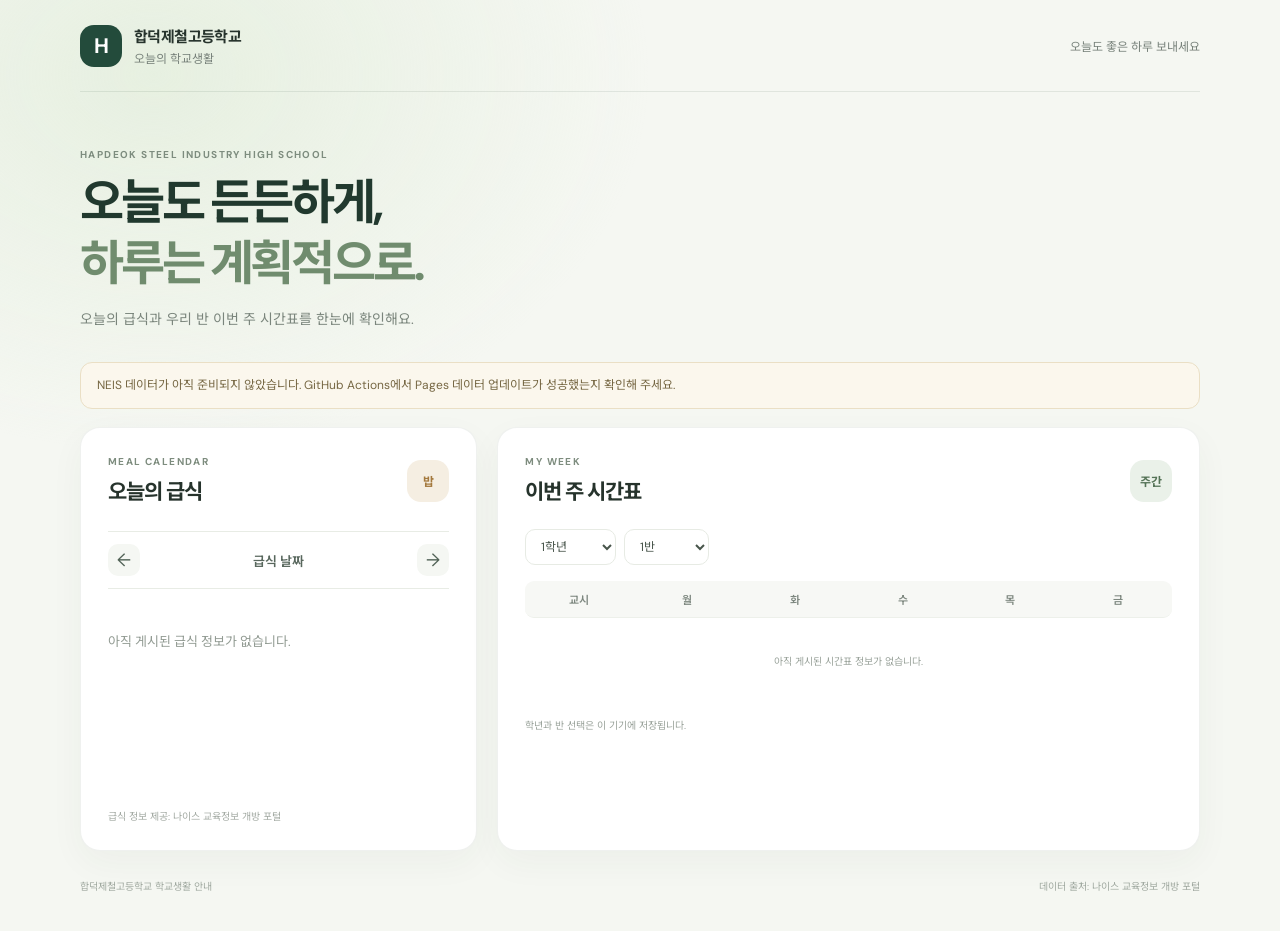
==== index.html @ 455c5816 "Add school portal and web development agent Co-authored-by: Copilot App <223556219+Copilot@users.nor" ====
<!doctype html>
<html lang="ko">
  <head>
    <meta charset="utf-8">
    <meta name="viewport" content="width=device-width, initial-scale=1">
    <meta name="theme-color" content="#f5f7f2">
    <meta name="description" content="합덕제철고등학교 오늘의 급식과 이번 주 시간표를 확인하세요.">
    <title>오늘의 학교생활 | 합덕제철고등학교</title>
    <link rel="stylesheet" href="styles.css">
    <script src="app.js" defer></script>
  </head>
  <body>
    <header class="site-header">
      <a class="brand" href="./" aria-label="합덕제철고등학교 홈">
        <span class="brand-mark" aria-hidden="true">H</span>
        <span class="brand-copy">
          <strong>합덕제철고등학교</strong>
          <span>오늘의 학교생활</span>
        </span>
      </a>
      <span class="header-note">오늘도 좋은 하루 보내세요</span>
    </header>

    <main>
      <section class="intro" aria-labelledby="page-title">
        <p class="eyebrow">HAPDEOK STEEL INDUSTRY HIGH SCHOOL</p>
        <h1 id="page-title">오늘도 든든하게,<br><span>하루는 계획적으로.</span></h1>
        <p class="intro-copy">오늘의 급식과 우리 반 이번 주 시간표를 한눈에 확인해요.</p>
      </section>

      <div id="status-message" class="status-message" role="status" hidden></div>

      <div class="content-grid">
        <section class="panel meal-panel" aria-labelledby="meal-title">
          <div class="section-heading">
            <div>
              <p class="eyebrow">MEAL CALENDAR</p>
              <h2 id="meal-title">오늘의 급식</h2>
            </div>
            <span class="section-icon meal-icon" aria-hidden="true">밥</span>
          </div>
          <div class="meal-date-row">
            <button id="meal-prev" class="icon-button" type="button" aria-label="이전 날짜 급식 보기">←</button>
            <p id="meal-date" class="meal-date">급식 날짜</p>
            <button id="meal-next" class="icon-button" type="button" aria-label="다음 날짜 급식 보기">→</button>
          </div>
          <div id="meal-content" class="meal-content">
            <p class="empty-state">급식 정보를 불러오는 중입니다.</p>
          </div>
          <div id="meal-days" class="day-picker" aria-label="이번 주 급식 날짜"></div>
          <p class="data-caption">급식 정보 제공: 나이스 교육정보 개방 포털</p>
        </section>

        <section class="panel timetable-panel" aria-labelledby="timetable-title">
          <div class="section-heading">
            <div>
              <p class="eyebrow">MY WEEK</p>
              <h2 id="timetable-title">이번 주 시간표</h2>
            </div>
            <span class="section-icon timetable-icon" aria-hidden="true">주간</span>
          </div>
          <div class="class-controls">
            <label>
              <span class="sr-only">학년 선택</span>
              <select id="grade-select" aria-label="학년 선택">
                <option value="1">1학년</option>
                <option value="2">2학년</option>
                <option value="3">3학년</option>
              </select>
            </label>
            <label>
              <span class="sr-only">반 선택</span>
              <select id="class-select" aria-label="반 선택">
                <option value="1">1반</option>
                <option value="2">2반</option>
                <option value="3">3반</option>
                <option value="4">4반</option>
                <option value="5">5반</option>
                <option value="6">6반</option>
                <option value="7">7반</option>
                <option value="8">8반</option>
                <option value="9">9반</option>
                <option value="10">10반</option>
                <option value="11">11반</option>
                <option value="12">12반</option>
              </select>
            </label>
            <span id="week-label" class="week-label"></span>
          </div>
          <div class="table-wrap">
            <table id="timetable">
              <caption class="sr-only">선택한 학급의 이번 주 시간표</caption>
              <thead>
                <tr>
                  <th scope="col">교시</th>
                  <th scope="col">월</th>
                  <th scope="col">화</th>
                  <th scope="col">수</th>
                  <th scope="col">목</th>
                  <th scope="col">금</th>
                </tr>
              </thead>
              <tbody id="timetable-body">
                <tr><td class="table-message" colspan="6">시간표 정보를 불러오는 중입니다.</td></tr>
              </tbody>
            </table>
          </div>
          <p id="timetable-note" class="timetable-note">학년과 반 선택은 이 기기에 저장됩니다.</p>
        </section>
      </div>
    </main>

    <footer class="site-footer">
      <span>합덕제철고등학교 학교생활 안내</span>
      <span>데이터 출처: 나이스 교육정보 개방 포털</span>
    </footer>
  </body>
</html>
---- styles.css ----
@import url("https://fonts.googleapis.com/css2?family=DM+Sans:wght@400;500;600;700&family=Noto+Sans+KR:wght@400;500;600;700;800&display=swap");

:root {
  color-scheme: light;
  font-family: "DM Sans", "Noto Sans KR", sans-serif;
  color: #26332c;
  background: #f5f7f2;
  font-synthesis: none;
  text-rendering: optimizeLegibility;
  --green: #234b3b;
  --muted: #78827b;
  --line: #e8ece5;
  --surface: #fff;
}

* { box-sizing: border-box; }

body {
  min-width: 320px;
  margin: 0;
  background:
    radial-gradient(ellipse at 12% 8%, rgba(221, 235, 213, .6), transparent 31rem),
    #f5f7f2;
}

button, select { font: inherit; }
button:focus-visible, select:focus-visible, a:focus-visible {
  outline: 3px solid #93bda5;
  outline-offset: 3px;
}

.site-header, main, .site-footer {
  width: min(1120px, calc(100% - 48px));
  margin-inline: auto;
}

.site-header {
  height: 92px;
  display: flex;
  align-items: center;
  justify-content: space-between;
  border-bottom: 1px solid rgba(44, 71, 53, .1);
}

.brand { display: inline-flex; gap: 12px; align-items: center; color: inherit; text-decoration: none; }
.brand-mark {
  display: grid;
  width: 42px;
  height: 42px;
  place-items: center;
  border-radius: 14px;
  background: var(--green);
  color: white;
  font-size: 21px;
  font-weight: 700;
}
.brand-copy { display: grid; gap: 2px; }
.brand-copy strong { font-size: 15px; letter-spacing: -.04em; }
.brand-copy span, .header-note { color: var(--muted); font-size: 12px; }

main { padding-top: 56px; }
.intro { margin-bottom: 34px; }
.eyebrow {
  margin: 0 0 11px;
  color: #7d8c7e;
  font-size: 10px;
  font-weight: 700;
  letter-spacing: .14em;
}
h1, h2, p { margin-top: 0; }
.intro h1 {
  margin-bottom: 13px;
  color: #21392e;
  font-size: clamp(32px, 5vw, 48px);
  font-weight: 700;
  letter-spacing: -.065em;
  line-height: 1.28;
}
.intro h1 span { color: #708c6e; }
.intro-copy { margin-bottom: 0; color: #7a857c; font-size: 14px; }

.content-grid {
  display: grid;
  grid-template-columns: minmax(280px, .82fr) minmax(0, 1.45fr);
  gap: 20px;
  align-items: stretch;
}
.panel {
  min-width: 0;
  padding: 27px;
  border: 1px solid rgba(54, 75, 58, .08);
  border-radius: 20px;
  background: var(--surface);
  box-shadow: 0 12px 35px rgba(48, 69, 49, .045);
}
.section-heading { display: flex; align-items: center; justify-content: space-between; }
.section-heading .eyebrow { margin-bottom: 7px; }
h2 { margin-bottom: 0; font-size: 21px; letter-spacing: -.05em; }
.section-icon {
  display: grid;
  min-width: 42px;
  height: 42px;
  padding-inline: 8px;
  place-items: center;
  border-radius: 14px;
  font-size: 12px;
  font-weight: 700;
}
.meal-icon { background: #f5eee2; color: #a4793d; }
.timetable-icon { background: #eaf1e9; color: #557357; }

.meal-date-row {
  display: flex;
  align-items: center;
  justify-content: space-between;
  margin-top: 25px;
  padding-block: 12px;
  border-top: 1px solid var(--line);
  border-bottom: 1px solid var(--line);
}
.meal-date { margin: 0; color: #58675d; font-size: 13px; font-weight: 600; }
.icon-button {
  width: 32px;
  height: 32px;
  border: 0;
  border-radius: 10px;
  background: #f5f7f3;
  color: #526357;
  cursor: pointer;
  font-size: 18px;
}
.icon-button:disabled { color: #c4cbc3; cursor: default; }
.meal-content { min-height: 205px; padding-block: 18px 10px; }
.meal-block + .meal-block { margin-top: 20px; }
.meal-type {
  display: inline-flex;
  margin-bottom: 11px;
  padding: 5px 9px;
  border-radius: 8px;
  background: #f3f5ef;
  color: #65735f;
  font-size: 11px;
  font-weight: 700;
}
.menu-list { display: grid; gap: 8px; margin: 0; padding: 0; list-style: none; }
.menu-list li { color: #414e45; font-size: 13px; line-height: 1.6; }
.calorie { margin: 11px 0 0; color: #9aa39b; font-size: 11px; }
.empty-state { margin: 24px 0; color: #929b93; font-size: 13px; line-height: 1.7; }
.day-picker { display: grid; grid-template-columns: repeat(5, 1fr); gap: 7px; }
.day-button {
  display: grid;
  gap: 3px;
  padding: 9px 3px;
  border: 1px solid transparent;
  border-radius: 11px;
  background: #f7f8f5;
  color: #879087;
  cursor: pointer;
  font-size: 10px;
}
.day-button strong { color: #57645a; font-size: 12px; }
.day-button[aria-pressed="true"] { border-color: #bed0bd; background: #eef4ea; color: var(--green); }
.day-button[aria-pressed="true"] strong { color: var(--green); }
.data-caption { margin: 14px 0 0; color: #a3aaa3; font-size: 10px; }

.class-controls { display: flex; flex-wrap: wrap; align-items: center; gap: 8px; margin: 23px 0 16px; }
.class-controls select {
  min-height: 36px;
  padding: 0 29px 0 11px;
  border: 1px solid #e7ebe4;
  border-radius: 10px;
  background: #fff;
  color: #48554b;
  cursor: pointer;
  font-size: 12px;
}
.week-label { margin-left: auto; color: #929b93; font-size: 11px; }
.table-wrap { width: 100%; overflow-x: auto; }
table { width: 100%; min-width: 460px; border-collapse: separate; border-spacing: 0; table-layout: fixed; }
th, td { padding: 10px 6px; border-bottom: 1px solid #edf0ea; text-align: center; }
thead th { background: #f7f8f5; color: #7d877f; font-size: 11px; font-weight: 600; }
thead th:first-child { border-radius: 9px 0 0 9px; }
thead th:last-child { border-radius: 0 9px 9px 0; }
tbody td { color: #536057; font-size: 11px; line-height: 1.45; }
tbody td:first-child { width: 48px; color: #9aa39b; font-size: 10px; }
tbody tr:last-child td { border-bottom: 0; }
.subject { color: #36493b; font-weight: 600; }
.room { display: block; margin-top: 3px; color: #a2aaa3; font-size: 9px; }
.table-message { padding: 35px 12px; color: #89938a; font-size: 12px; line-height: 1.7; }
.timetable-note { margin: 13px 0 0; color: #9aa39b; font-size: 10px; line-height: 1.6; }
.status-message {
  margin: 0 0 18px;
  padding: 13px 16px;
  border: 1px solid #eadfc5;
  border-radius: 12px;
  background: #fbf7ed;
  color: #766743;
  font-size: 12px;
  line-height: 1.6;
}
.status-message[hidden] { display: none; }
.site-footer {
  display: flex;
  justify-content: space-between;
  gap: 16px;
  padding-block: 27px 38px;
  color: #a0a9a0;
  font-size: 10px;
}
.sr-only {
  position: absolute;
  width: 1px;
  height: 1px;
  padding: 0;
  margin: -1px;
  overflow: hidden;
  clip: rect(0, 0, 0, 0);
  white-space: nowrap;
  border: 0;
}

@media (max-width: 760px) {
  .site-header, main, .site-footer { width: min(100% - 32px, 560px); }
  .site-header { height: 76px; }
  main { padding-top: 39px; }
  .content-grid { grid-template-columns: 1fr; gap: 14px; }
  .panel { padding: 22px 19px; border-radius: 17px; }
  .meal-content { min-height: 150px; }
  .site-footer { flex-direction: column; gap: 7px; padding-block: 22px 30px; }
}

@media (max-width: 400px) {
  .header-note { max-width: 88px; text-align: right; line-height: 1.5; }
  .class-controls { gap: 6px; }
  .class-controls select { padding-right: 22px; }
}
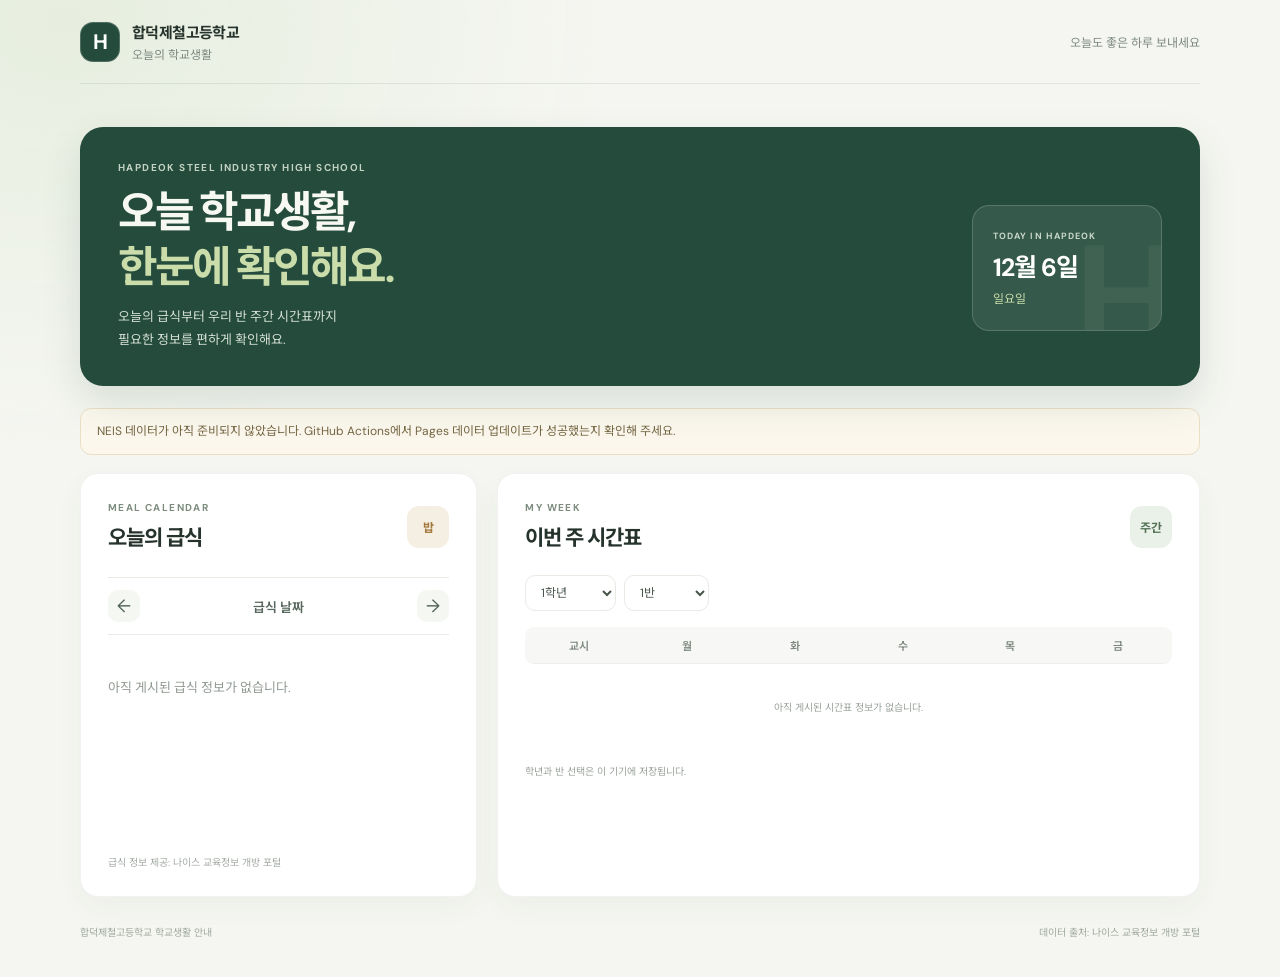
==== commit 70ac56c1: "Improve school portal dashboard and data safeguards Co-authored-by: Copilot App <223556219+Copilot@u" ====
--- a/index.html
+++ b/index.html
@@ -24,8 +24,18 @@
     <main>
       <section class="intro" aria-labelledby="page-title">
         <p class="eyebrow">HAPDEOK STEEL INDUSTRY HIGH SCHOOL</p>
-        <h1 id="page-title">오늘도 든든하게,<br><span>하루는 계획적으로.</span></h1>
-        <p class="intro-copy">오늘의 급식과 우리 반 이번 주 시간표를 한눈에 확인해요.</p>
+        <div class="intro-layout">
+          <div class="intro-copy-block">
+            <h1 id="page-title">오늘 학교생활,<br><span>한눈에 확인해요.</span></h1>
+            <p class="intro-copy">오늘의 급식부터 우리 반 주간 시간표까지<br class="desktop-break"> 필요한 정보를 편하게 확인해요.</p>
+          </div>
+          <aside class="today-card" aria-label="오늘 날짜">
+            <span class="today-label">TODAY IN HAPDEOK</span>
+            <strong id="today-date" class="today-date">날짜</strong>
+            <span id="today-weekday" class="today-weekday">요일</span>
+            <span class="today-decoration" aria-hidden="true">H</span>
+          </aside>
+        </div>
       </section>
 
       <div id="status-message" class="status-message" role="status" hidden></div>
@@ -87,6 +97,7 @@
             </label>
             <span id="week-label" class="week-label"></span>
           </div>
+          <p id="class-storage-note" class="class-storage-note" role="status" hidden></p>
           <div class="table-wrap">
             <table id="timetable">
               <caption class="sr-only">선택한 학급의 이번 주 시간표</caption>
--- a/styles.css
+++ b/styles.css
@@ -4,13 +4,15 @@
   color-scheme: light;
   font-family: "DM Sans", "Noto Sans KR", sans-serif;
   color: #26332c;
-  background: #f5f7f2;
+  background: #f5f6f1;
   font-synthesis: none;
   text-rendering: optimizeLegibility;
-  --green: #234b3b;
-  --muted: #78827b;
-  --line: #e8ece5;
+  --green: #244b3b;
+  --muted: #7d8981;
+  --line: #e8ebe4;
   --surface: #fff;
+  --ink: #22372e;
+  --accent: #c9dcaa;
 }
 
 * { box-sizing: border-box; }
@@ -19,8 +21,8 @@
   min-width: 320px;
   margin: 0;
   background:
-    radial-gradient(ellipse at 12% 8%, rgba(221, 235, 213, .6), transparent 31rem),
-    #f5f7f2;
+    radial-gradient(ellipse at 5% 2%, rgba(225, 235, 216, .72), transparent 34rem),
+    #f5f6f1;
 }
 
 button, select { font: inherit; }
@@ -35,7 +37,7 @@
 }
 
 .site-header {
-  height: 92px;
+  height: 84px;
   display: flex;
   align-items: center;
   justify-content: space-between;
@@ -45,10 +47,11 @@
 .brand { display: inline-flex; gap: 12px; align-items: center; color: inherit; text-decoration: none; }
 .brand-mark {
   display: grid;
-  width: 42px;
-  height: 42px;
+  width: 40px;
+  height: 40px;
   place-items: center;
-  border-radius: 14px;
+  border: 1px solid rgba(255,255,255,.2);
+  border-radius: 13px;
   background: var(--green);
   color: white;
   font-size: 21px;
@@ -58,8 +61,17 @@
 .brand-copy strong { font-size: 15px; letter-spacing: -.04em; }
 .brand-copy span, .header-note { color: var(--muted); font-size: 12px; }
 
-main { padding-top: 56px; }
-.intro { margin-bottom: 34px; }
+main { padding-top: 43px; }
+.intro {
+  position: relative;
+  overflow: hidden;
+  margin-bottom: 22px;
+  padding: 34px 38px;
+  border-radius: 23px;
+  background: var(--green);
+  color: #fff;
+  box-shadow: 0 17px 38px rgba(35, 75, 59, .13);
+}
 .eyebrow {
   margin: 0 0 11px;
   color: #7d8c7e;
@@ -67,17 +79,50 @@
   font-weight: 700;
   letter-spacing: .14em;
 }
+.intro > .eyebrow { color: #c3d2c3; }
+.intro-layout {
+  display: flex;
+  align-items: center;
+  justify-content: space-between;
+  gap: 30px;
+}
+.intro-copy-block { position: relative; z-index: 1; }
 h1, h2, p { margin-top: 0; }
 .intro h1 {
-  margin-bottom: 13px;
-  color: #21392e;
-  font-size: clamp(32px, 5vw, 48px);
+  margin-bottom: 10px;
+  color: #f7f8f2;
+  font-size: clamp(30px, 4vw, 43px);
   font-weight: 700;
   letter-spacing: -.065em;
   line-height: 1.28;
 }
-.intro h1 span { color: #708c6e; }
-.intro-copy { margin-bottom: 0; color: #7a857c; font-size: 14px; }
+.intro h1 span { color: var(--accent); }
+.intro-copy { margin-bottom: 0; color: #d3ded5; font-size: 13px; line-height: 1.8; }
+.today-card {
+  position: relative;
+  display: grid;
+  flex: 0 0 190px;
+  min-height: 126px;
+  align-content: center;
+  gap: 5px;
+  overflow: hidden;
+  padding: 20px;
+  border: 1px solid rgba(255, 255, 255, .18);
+  border-radius: 17px;
+  background: rgba(255, 255, 255, .08);
+}
+.today-label { color: #cad7cc; font-size: 9px; font-weight: 700; letter-spacing: .12em; }
+.today-date { color: #fff; font-size: 25px; letter-spacing: -.04em; }
+.today-weekday { color: var(--accent); font-size: 12px; }
+.today-decoration {
+  position: absolute;
+  right: -14px;
+  bottom: -40px;
+  color: rgba(255, 255, 255, .055);
+  font-size: 145px;
+  font-weight: 700;
+  line-height: 1;
+}
 
 .content-grid {
   display: grid;
@@ -88,10 +133,10 @@
 .panel {
   min-width: 0;
   padding: 27px;
-  border: 1px solid rgba(54, 75, 58, .08);
-  border-radius: 20px;
+  border: 1px solid rgba(54, 75, 58, .07);
+  border-radius: 18px;
   background: var(--surface);
-  box-shadow: 0 12px 35px rgba(48, 69, 49, .045);
+  box-shadow: 0 10px 28px rgba(48, 69, 49, .045);
 }
 .section-heading { display: flex; align-items: center; justify-content: space-between; }
 .section-heading .eyebrow { margin-bottom: 7px; }
@@ -102,7 +147,7 @@
   height: 42px;
   padding-inline: 8px;
   place-items: center;
-  border-radius: 14px;
+  border-radius: 12px;
   font-size: 12px;
   font-weight: 700;
 }
@@ -152,18 +197,20 @@
   gap: 3px;
   padding: 9px 3px;
   border: 1px solid transparent;
-  border-radius: 11px;
+  border-radius: 10px;
   background: #f7f8f5;
   color: #879087;
   cursor: pointer;
   font-size: 10px;
 }
 .day-button strong { color: #57645a; font-size: 12px; }
-.day-button[aria-pressed="true"] { border-color: #bed0bd; background: #eef4ea; color: var(--green); }
+.day-button[aria-pressed="true"] { border-color: #b6cba8; background: #edf3e6; color: var(--green); }
 .day-button[aria-pressed="true"] strong { color: var(--green); }
 .data-caption { margin: 14px 0 0; color: #a3aaa3; font-size: 10px; }
 
 .class-controls { display: flex; flex-wrap: wrap; align-items: center; gap: 8px; margin: 23px 0 16px; }
+.class-storage-note { margin: -7px 0 12px; color: #966c35; font-size: 10px; line-height: 1.5; }
+.class-storage-note[hidden] { display: none; }
 .class-controls select {
   min-height: 36px;
   padding: 0 29px 0 11px;
@@ -192,7 +239,7 @@
   margin: 0 0 18px;
   padding: 13px 16px;
   border: 1px solid #eadfc5;
-  border-radius: 12px;
+  border-radius: 11px;
   background: #fbf7ed;
   color: #766743;
   font-size: 12px;
@@ -222,7 +269,10 @@
 @media (max-width: 760px) {
   .site-header, main, .site-footer { width: min(100% - 32px, 560px); }
   .site-header { height: 76px; }
-  main { padding-top: 39px; }
+  main { padding-top: 28px; }
+  .intro { padding: 27px 23px; border-radius: 19px; }
+  .today-card { flex-basis: 152px; min-height: 112px; padding: 15px; }
+  .today-date { font-size: 21px; }
   .content-grid { grid-template-columns: 1fr; gap: 14px; }
   .panel { padding: 22px 19px; border-radius: 17px; }
   .meal-content { min-height: 150px; }
@@ -231,6 +281,23 @@
 
 @media (max-width: 400px) {
   .header-note { max-width: 88px; text-align: right; line-height: 1.5; }
+  .intro { padding: 24px 19px; }
+  .intro-layout { flex-direction: column; align-items: stretch; gap: 16px; }
+  .intro h1 { font-size: 28px; }
+  .intro-copy { font-size: 11px; }
+  .today-card {
+    display: flex;
+    flex-basis: auto;
+    min-height: 0;
+    align-items: baseline;
+    gap: 10px;
+    padding: 12px;
+  }
+  .today-decoration { display: none; }
+  .today-label { font-size: 7px; }
+  .today-date { font-size: 18px; }
+  .today-weekday { font-size: 10px; }
+  .desktop-break { display: none; }
   .class-controls { gap: 6px; }
   .class-controls select { padding-right: 22px; }
 }
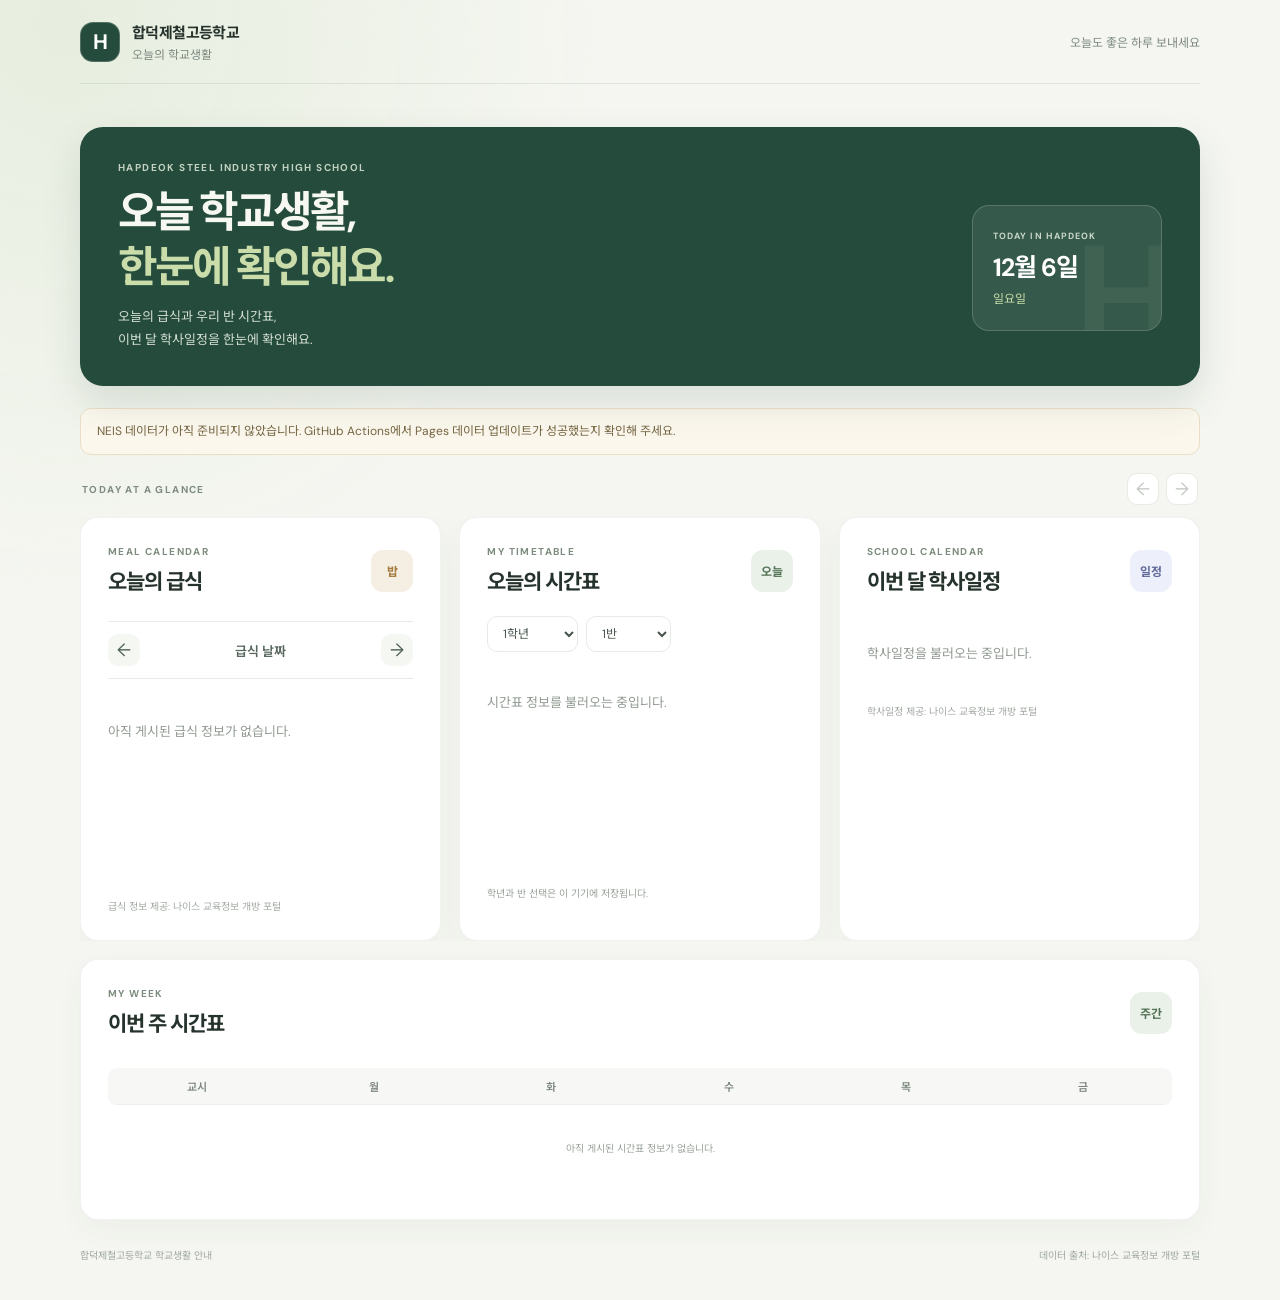
==== commit cc9aa233: "Add dashboard card carousel and calendar Co-authored-by: Copilot App <223556219+Copilot@users.norepl" ====
--- a/index.html
+++ b/index.html
@@ -4,7 +4,7 @@
     <meta charset="utf-8">
     <meta name="viewport" content="width=device-width, initial-scale=1">
     <meta name="theme-color" content="#f5f7f2">
-    <meta name="description" content="합덕제철고등학교 오늘의 급식과 이번 주 시간표를 확인하세요.">
+    <meta name="description" content="합덕제철고등학교 오늘의 급식, 시간표와 학사일정을 확인하세요.">
     <title>오늘의 학교생활 | 합덕제철고등학교</title>
     <link rel="stylesheet" href="styles.css">
     <script src="app.js" defer></script>
@@ -27,7 +27,7 @@
         <div class="intro-layout">
           <div class="intro-copy-block">
             <h1 id="page-title">오늘 학교생활,<br><span>한눈에 확인해요.</span></h1>
-            <p class="intro-copy">오늘의 급식부터 우리 반 주간 시간표까지<br class="desktop-break"> 필요한 정보를 편하게 확인해요.</p>
+            <p class="intro-copy">오늘의 급식과 우리 반 시간표,<br class="desktop-break"> 이번 달 학사일정을 한눈에 확인해요.</p>
           </div>
           <aside class="today-card" aria-label="오늘 날짜">
             <span class="today-label">TODAY IN HAPDEOK</span>
@@ -40,7 +40,14 @@
 
       <div id="status-message" class="status-message" role="status" hidden></div>
 
-      <div class="content-grid">
+      <div class="dashboard-heading">
+        <p class="eyebrow">TODAY AT A GLANCE</p>
+        <div class="dashboard-navigation" aria-label="대시보드 카드 이동">
+          <button id="dashboard-prev" class="icon-button" type="button" aria-label="이전 카드 보기" disabled>←</button>
+          <button id="dashboard-next" class="icon-button" type="button" aria-label="다음 카드 보기">→</button>
+        </div>
+      </div>
+      <div id="dashboard-cards" class="content-grid" role="region" aria-label="오늘의 급식, 시간표, 학사일정 카드" tabindex="0">
         <section class="panel meal-panel" aria-labelledby="meal-title">
           <div class="section-heading">
             <div>
@@ -61,13 +68,13 @@
           <p class="data-caption">급식 정보 제공: 나이스 교육정보 개방 포털</p>
         </section>
 
-        <section class="panel timetable-panel" aria-labelledby="timetable-title">
+        <section class="panel today-timetable-panel" aria-labelledby="today-timetable-title">
           <div class="section-heading">
             <div>
-              <p class="eyebrow">MY WEEK</p>
-              <h2 id="timetable-title">이번 주 시간표</h2>
+              <p class="eyebrow">MY TIMETABLE</p>
+              <h2 id="today-timetable-title">오늘의 시간표</h2>
             </div>
-            <span class="section-icon timetable-icon" aria-hidden="true">주간</span>
+            <span class="section-icon timetable-icon" aria-hidden="true">오늘</span>
           </div>
           <div class="class-controls">
             <label>
@@ -95,30 +102,60 @@
                 <option value="12">12반</option>
               </select>
             </label>
-            <span id="week-label" class="week-label"></span>
           </div>
           <p id="class-storage-note" class="class-storage-note" role="status" hidden></p>
-          <div class="table-wrap">
-            <table id="timetable">
-              <caption class="sr-only">선택한 학급의 이번 주 시간표</caption>
-              <thead>
-                <tr>
-                  <th scope="col">교시</th>
-                  <th scope="col">월</th>
-                  <th scope="col">화</th>
-                  <th scope="col">수</th>
-                  <th scope="col">목</th>
-                  <th scope="col">금</th>
-                </tr>
-              </thead>
-              <tbody id="timetable-body">
-                <tr><td class="table-message" colspan="6">시간표 정보를 불러오는 중입니다.</td></tr>
-              </tbody>
-            </table>
+          <div id="today-timetable" class="today-schedule-list">
+            <p class="empty-state">시간표 정보를 불러오는 중입니다.</p>
           </div>
           <p id="timetable-note" class="timetable-note">학년과 반 선택은 이 기기에 저장됩니다.</p>
         </section>
+
+        <section class="panel academic-panel" aria-labelledby="academic-title">
+          <div class="section-heading">
+            <div>
+              <p class="eyebrow">SCHOOL CALENDAR</p>
+              <h2 id="academic-title">이번 달 학사일정</h2>
+            </div>
+            <span class="section-icon academic-icon" aria-hidden="true">일정</span>
+          </div>
+          <p id="academic-month" class="academic-month"></p>
+          <ol id="academic-events" class="academic-events">
+            <li class="empty-state">학사일정을 불러오는 중입니다.</li>
+          </ol>
+          <p class="data-caption">학사일정 제공: 나이스 교육정보 개방 포털</p>
+        </section>
       </div>
+
+      <section class="panel weekly-panel" aria-labelledby="timetable-title">
+        <div class="section-heading">
+          <div>
+            <p class="eyebrow">MY WEEK</p>
+            <h2 id="timetable-title">이번 주 시간표</h2>
+          </div>
+          <span class="section-icon timetable-icon" aria-hidden="true">주간</span>
+        </div>
+        <div class="class-controls weekly-controls">
+          <span id="week-label" class="week-label"></span>
+        </div>
+        <div class="table-wrap">
+          <table id="timetable">
+            <caption class="sr-only">선택한 학급의 이번 주 시간표</caption>
+            <thead>
+              <tr>
+                <th scope="col">교시</th>
+                <th scope="col">월</th>
+                <th scope="col">화</th>
+                <th scope="col">수</th>
+                <th scope="col">목</th>
+                <th scope="col">금</th>
+              </tr>
+            </thead>
+            <tbody id="timetable-body">
+              <tr><td class="table-message" colspan="6">시간표 정보를 불러오는 중입니다.</td></tr>
+            </tbody>
+          </table>
+        </div>
+      </section>
     </main>
 
     <footer class="site-footer">
--- a/styles.css
+++ b/styles.css
@@ -124,12 +124,23 @@
   line-height: 1;
 }
 
+.dashboard-heading { display: flex; align-items: center; justify-content: space-between; margin: 0 2px 12px; }
+.dashboard-heading .eyebrow { margin: 0; }
+.dashboard-navigation { display: flex; gap: 7px; }
+.dashboard-navigation .icon-button { border: 1px solid #e8ebe4; background: #fff; }
 .content-grid {
-  display: grid;
-  grid-template-columns: minmax(280px, .82fr) minmax(0, 1.45fr);
-  gap: 20px;
+  display: flex;
+  gap: 18px;
   align-items: stretch;
-}
+  overflow-x: auto;
+  overscroll-behavior-inline: contain;
+  scroll-behavior: smooth;
+  scroll-snap-type: x mandatory;
+  scrollbar-width: none;
+}
+.content-grid::-webkit-scrollbar { display: none; }
+.content-grid:focus-visible { outline: 3px solid #93bda5; outline-offset: 4px; }
+.content-grid > .panel { flex: 0 0 calc((100% - 36px) / 3); scroll-snap-align: start; }
 .panel {
   min-width: 0;
   padding: 27px;
@@ -153,6 +164,7 @@
 }
 .meal-icon { background: #f5eee2; color: #a4793d; }
 .timetable-icon { background: #eaf1e9; color: #557357; }
+.academic-icon { background: #edf0fa; color: #626b9a; }
 
 .meal-date-row {
   display: flex;
@@ -209,6 +221,7 @@
 .data-caption { margin: 14px 0 0; color: #a3aaa3; font-size: 10px; }
 
 .class-controls { display: flex; flex-wrap: wrap; align-items: center; gap: 8px; margin: 23px 0 16px; }
+.today-timetable-panel .class-controls { margin-top: 20px; }
 .class-storage-note { margin: -7px 0 12px; color: #966c35; font-size: 10px; line-height: 1.5; }
 .class-storage-note[hidden] { display: none; }
 .class-controls select {
@@ -222,6 +235,38 @@
   font-size: 12px;
 }
 .week-label { margin-left: auto; color: #929b93; font-size: 11px; }
+.today-schedule-list { display: grid; min-height: 205px; align-content: start; gap: 7px; }
+.today-lesson {
+  display: flex;
+  min-width: 0;
+  align-items: center;
+  gap: 11px;
+  padding: 9px 11px;
+  border: 1px solid #edf0ea;
+  border-radius: 10px;
+  background: #fbfcfa;
+}
+.today-period {
+  flex: 0 0 42px;
+  color: #879187;
+  font-size: 10px;
+  font-weight: 600;
+}
+.today-subject { overflow-wrap: anywhere; color: #36493b; font-size: 12px; font-weight: 600; }
+.academic-month { margin: 23px 0 12px; color: #7d877f; font-size: 11px; }
+.academic-events { display: grid; gap: 9px; margin: 0; padding: 0; list-style: none; }
+.academic-event {
+  display: grid;
+  grid-template-columns: 55px minmax(0, 1fr);
+  gap: 10px;
+  padding: 10px;
+  border-radius: 10px;
+  background: #f8f9fc;
+}
+.academic-event-date { color: #686f9d; font-size: 10px; font-weight: 700; }
+.academic-event-copy { min-width: 0; }
+.academic-event-name { display: block; color: #3e465f; font-size: 11px; font-weight: 700; line-height: 1.5; }
+.academic-event-detail { display: block; margin-top: 3px; color: #858b9f; font-size: 10px; line-height: 1.5; }
 .table-wrap { width: 100%; overflow-x: auto; }
 table { width: 100%; min-width: 460px; border-collapse: separate; border-spacing: 0; table-layout: fixed; }
 th, td { padding: 10px 6px; border-bottom: 1px solid #edf0ea; text-align: center; }
@@ -235,6 +280,8 @@
 .room { display: block; margin-top: 3px; color: #a2aaa3; font-size: 9px; }
 .table-message { padding: 35px 12px; color: #89938a; font-size: 12px; line-height: 1.7; }
 .timetable-note { margin: 13px 0 0; color: #9aa39b; font-size: 10px; line-height: 1.6; }
+.weekly-panel { margin-top: 18px; }
+.weekly-controls { margin: 18px 0 12px; }
 .status-message {
   margin: 0 0 18px;
   padding: 13px 16px;
@@ -266,6 +313,11 @@
   border: 0;
 }
 
+@media (max-width: 900px) {
+  .content-grid { gap: 14px; }
+  .content-grid > .panel { flex-basis: calc((100% - 14px) / 2); }
+}
+
 @media (max-width: 760px) {
   .site-header, main, .site-footer { width: min(100% - 32px, 560px); }
   .site-header { height: 76px; }
@@ -273,7 +325,8 @@
   .intro { padding: 27px 23px; border-radius: 19px; }
   .today-card { flex-basis: 152px; min-height: 112px; padding: 15px; }
   .today-date { font-size: 21px; }
-  .content-grid { grid-template-columns: 1fr; gap: 14px; }
+  .content-grid { gap: 12px; }
+  .content-grid > .panel { flex-basis: 100%; }
   .panel { padding: 22px 19px; border-radius: 17px; }
   .meal-content { min-height: 150px; }
   .site-footer { flex-direction: column; gap: 7px; padding-block: 22px 30px; }
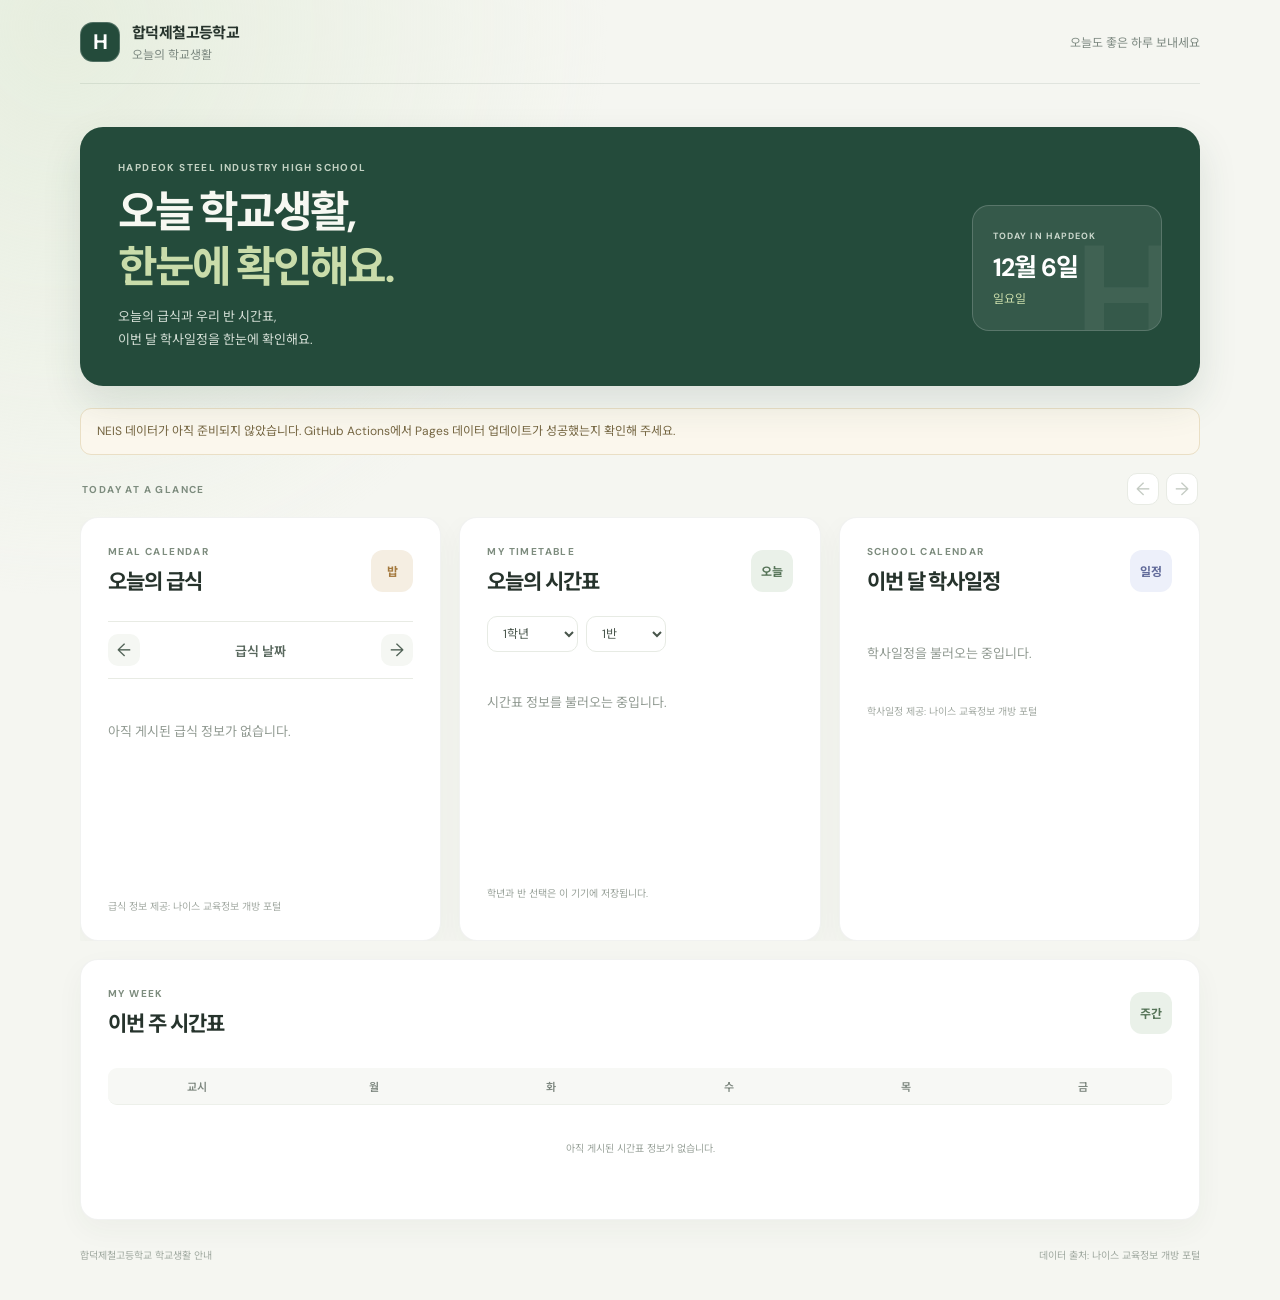
==== commit dc2e64ad: "Limit class selection to five classes Co-authored-by: Copilot App <223556219+Copilot@users.noreply.g" ====
--- a/index.html
+++ b/index.html
@@ -93,13 +93,6 @@
                 <option value="3">3반</option>
                 <option value="4">4반</option>
                 <option value="5">5반</option>
-                <option value="6">6반</option>
-                <option value="7">7반</option>
-                <option value="8">8반</option>
-                <option value="9">9반</option>
-                <option value="10">10반</option>
-                <option value="11">11반</option>
-                <option value="12">12반</option>
               </select>
             </label>
           </div>
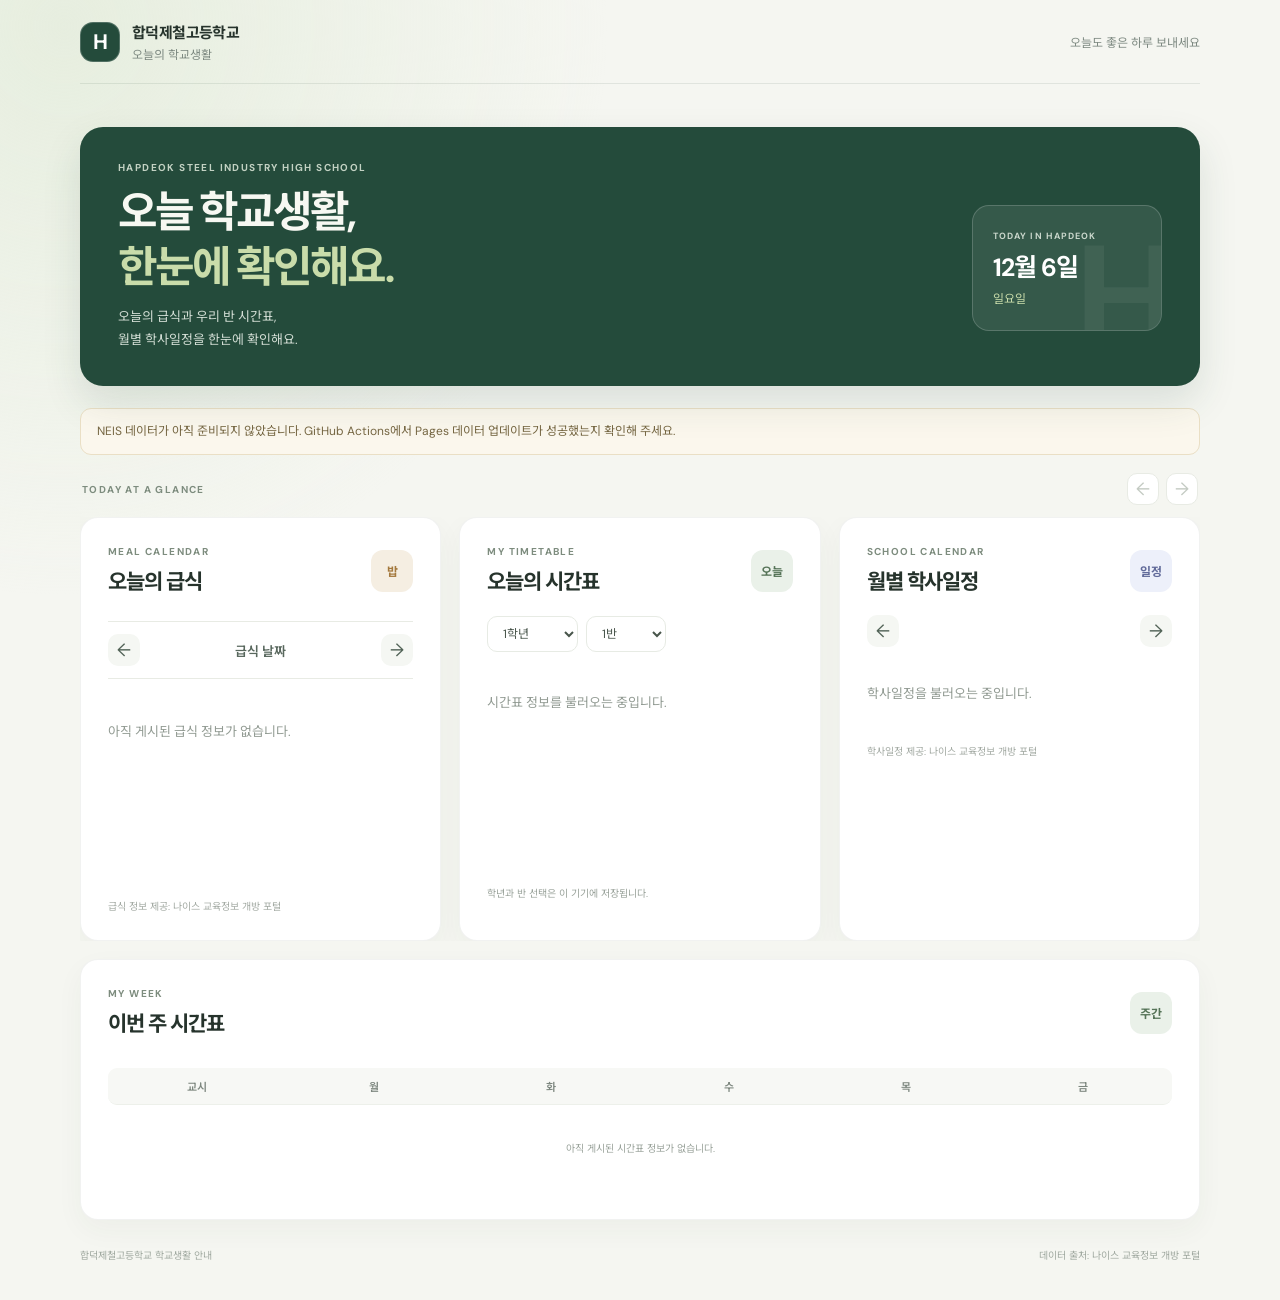
==== commit 001c7e8b: "Add monthly academic calendar navigation Co-authored-by: Copilot App <223556219+Copilot@users.norepl" ====
--- a/index.html
+++ b/index.html
@@ -27,7 +27,7 @@
         <div class="intro-layout">
           <div class="intro-copy-block">
             <h1 id="page-title">오늘 학교생활,<br><span>한눈에 확인해요.</span></h1>
-            <p class="intro-copy">오늘의 급식과 우리 반 시간표,<br class="desktop-break"> 이번 달 학사일정을 한눈에 확인해요.</p>
+            <p class="intro-copy">오늘의 급식과 우리 반 시간표,<br class="desktop-break"> 월별 학사일정을 한눈에 확인해요.</p>
           </div>
           <aside class="today-card" aria-label="오늘 날짜">
             <span class="today-label">TODAY IN HAPDEOK</span>
@@ -107,11 +107,15 @@
           <div class="section-heading">
             <div>
               <p class="eyebrow">SCHOOL CALENDAR</p>
-              <h2 id="academic-title">이번 달 학사일정</h2>
+              <h2 id="academic-title">월별 학사일정</h2>
             </div>
             <span class="section-icon academic-icon" aria-hidden="true">일정</span>
           </div>
-          <p id="academic-month" class="academic-month"></p>
+          <div class="academic-month-row">
+            <button id="academic-prev" class="icon-button" type="button" aria-label="이전 달 학사일정 보기">←</button>
+            <p id="academic-month" class="academic-month" aria-live="polite"></p>
+            <button id="academic-next" class="icon-button" type="button" aria-label="다음 달 학사일정 보기">→</button>
+          </div>
           <ol id="academic-events" class="academic-events">
             <li class="empty-state">학사일정을 불러오는 중입니다.</li>
           </ol>
--- a/styles.css
+++ b/styles.css
@@ -253,7 +253,9 @@
   font-weight: 600;
 }
 .today-subject { overflow-wrap: anywhere; color: #36493b; font-size: 12px; font-weight: 600; }
-.academic-month { margin: 23px 0 12px; color: #7d877f; font-size: 11px; }
+.academic-month-row { display: flex; align-items: center; gap: 8px; margin: 19px 0 12px; }
+.academic-month { flex: 1; margin: 0; color: #7d877f; font-size: 12px; font-weight: 600; text-align: center; }
+.academic-month-row .icon-button { flex: 0 0 32px; }
 .academic-events { display: grid; gap: 9px; margin: 0; padding: 0; list-style: none; }
 .academic-event {
   display: grid;
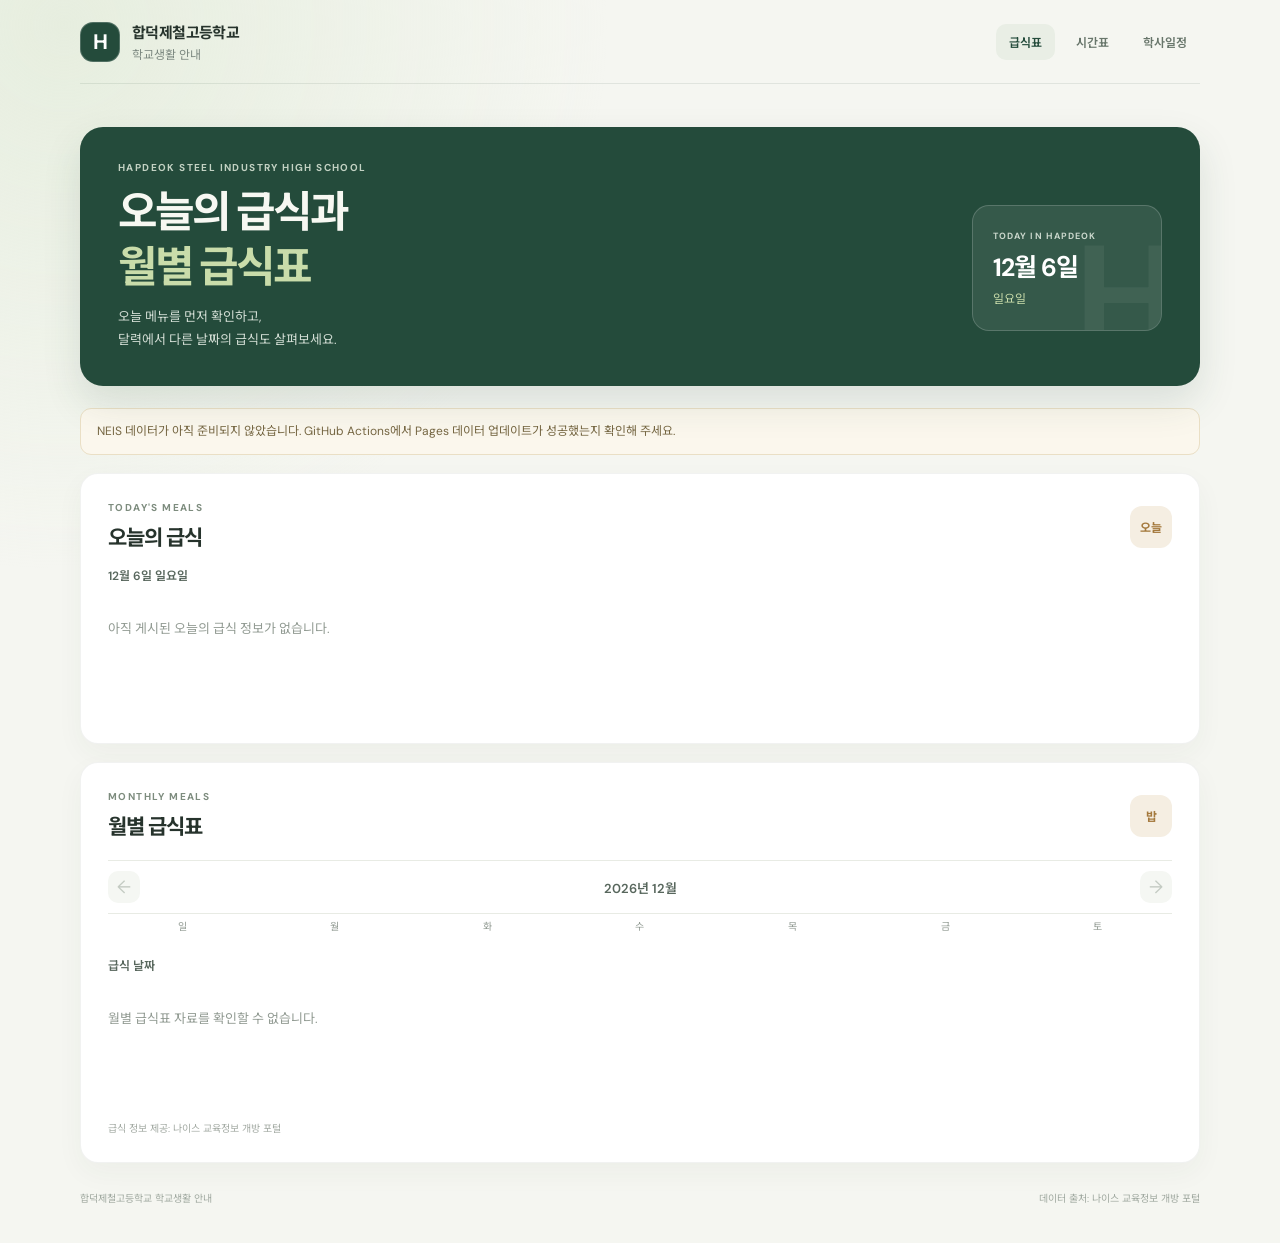
==== commit add67edd: "Separate meal timetable and academic pages Co-authored-by: Copilot App <223556219+Copilot@users.nore" ====
--- a/index.html
+++ b/index.html
@@ -4,21 +4,25 @@
     <meta charset="utf-8">
     <meta name="viewport" content="width=device-width, initial-scale=1">
     <meta name="theme-color" content="#f5f7f2">
-    <meta name="description" content="합덕제철고등학교 오늘의 급식, 시간표와 학사일정을 확인하세요.">
-    <title>오늘의 학교생활 | 합덕제철고등학교</title>
+    <meta name="description" content="합덕제철고등학교 오늘의 급식과 월별 급식표를 확인하세요.">
+    <title>급식표 | 합덕제철고등학교</title>
     <link rel="stylesheet" href="styles.css">
     <script src="app.js" defer></script>
   </head>
-  <body>
+  <body data-page="meals">
     <header class="site-header">
-      <a class="brand" href="./" aria-label="합덕제철고등학교 홈">
+      <a class="brand" href="./" aria-label="합덕제철고등학교 급식표">
         <span class="brand-mark" aria-hidden="true">H</span>
         <span class="brand-copy">
           <strong>합덕제철고등학교</strong>
-          <span>오늘의 학교생활</span>
+          <span>학교생활 안내</span>
         </span>
       </a>
-      <span class="header-note">오늘도 좋은 하루 보내세요</span>
+      <nav class="site-nav" aria-label="주요 메뉴">
+        <a href="./" aria-current="page">급식표</a>
+        <a href="timetable.html">시간표</a>
+        <a href="academic.html">학사일정</a>
+      </nav>
     </header>
 
     <main>
@@ -26,8 +30,8 @@
         <p class="eyebrow">HAPDEOK STEEL INDUSTRY HIGH SCHOOL</p>
         <div class="intro-layout">
           <div class="intro-copy-block">
-            <h1 id="page-title">오늘 학교생활,<br><span>한눈에 확인해요.</span></h1>
-            <p class="intro-copy">오늘의 급식과 우리 반 시간표,<br class="desktop-break"> 월별 학사일정을 한눈에 확인해요.</p>
+            <h1 id="page-title">오늘의 급식과<br><span>월별 급식표</span></h1>
+            <p class="intro-copy">오늘 메뉴를 먼저 확인하고,<br class="desktop-break"> 달력에서 다른 날짜의 급식도 살펴보세요.</p>
           </div>
           <aside class="today-card" aria-label="오늘 날짜">
             <span class="today-label">TODAY IN HAPDEOK</span>
@@ -40,119 +44,44 @@
 
       <div id="status-message" class="status-message" role="status" hidden></div>
 
-      <div class="dashboard-heading">
-        <p class="eyebrow">TODAY AT A GLANCE</p>
-        <div class="dashboard-navigation" aria-label="대시보드 카드 이동">
-          <button id="dashboard-prev" class="icon-button" type="button" aria-label="이전 카드 보기" disabled>←</button>
-          <button id="dashboard-next" class="icon-button" type="button" aria-label="다음 카드 보기">→</button>
+      <section class="panel today-meal-panel" aria-labelledby="today-meal-title">
+        <div class="section-heading">
+          <div>
+            <p class="eyebrow">TODAY'S MEALS</p>
+            <h2 id="today-meal-title">오늘의 급식</h2>
+          </div>
+          <span class="section-icon meal-icon" aria-hidden="true">오늘</span>
         </div>
-      </div>
-      <div id="dashboard-cards" class="content-grid" role="region" aria-label="오늘의 급식, 시간표, 학사일정 카드" tabindex="0">
-        <section class="panel meal-panel" aria-labelledby="meal-title">
+        <p id="today-meal-date" class="meal-date">오늘 날짜</p>
+        <div id="today-meal-content" class="meal-content">
+          <p class="empty-state">급식 정보를 불러오는 중입니다.</p>
+        </div>
+      </section>
+
+      <section class="panel meal-panel" aria-labelledby="meal-title">
           <div class="section-heading">
             <div>
-              <p class="eyebrow">MEAL CALENDAR</p>
-              <h2 id="meal-title">오늘의 급식</h2>
+              <p class="eyebrow">MONTHLY MEALS</p>
+              <h2 id="meal-title">월별 급식표</h2>
             </div>
             <span class="section-icon meal-icon" aria-hidden="true">밥</span>
           </div>
-          <div class="meal-date-row">
-            <button id="meal-prev" class="icon-button" type="button" aria-label="이전 날짜 급식 보기">←</button>
-            <p id="meal-date" class="meal-date">급식 날짜</p>
-            <button id="meal-next" class="icon-button" type="button" aria-label="다음 날짜 급식 보기">→</button>
+          <div class="meal-month-row">
+            <button id="meal-prev" class="icon-button" type="button" aria-label="이전 달 급식표 보기" disabled>←</button>
+            <p id="meal-month" class="meal-month" aria-live="polite"></p>
+            <button id="meal-next" class="icon-button" type="button" aria-label="다음 달 급식표 보기" disabled>→</button>
           </div>
+          <div class="meal-weekdays" aria-hidden="true">
+            <span>일</span><span>월</span><span>화</span><span>수</span><span>목</span><span>금</span><span>토</span>
+          </div>
+          <div id="meal-days" class="day-picker" role="group" aria-label="월별 급식 날짜"></div>
+          <p id="meal-date" class="meal-date">급식 날짜</p>
           <div id="meal-content" class="meal-content">
             <p class="empty-state">급식 정보를 불러오는 중입니다.</p>
           </div>
-          <div id="meal-days" class="day-picker" aria-label="이번 주 급식 날짜"></div>
           <p class="data-caption">급식 정보 제공: 나이스 교육정보 개방 포털</p>
-        </section>
+      </section>
 
-        <section class="panel today-timetable-panel" aria-labelledby="today-timetable-title">
-          <div class="section-heading">
-            <div>
-              <p class="eyebrow">MY TIMETABLE</p>
-              <h2 id="today-timetable-title">오늘의 시간표</h2>
-            </div>
-            <span class="section-icon timetable-icon" aria-hidden="true">오늘</span>
-          </div>
-          <div class="class-controls">
-            <label>
-              <span class="sr-only">학년 선택</span>
-              <select id="grade-select" aria-label="학년 선택">
-                <option value="1">1학년</option>
-                <option value="2">2학년</option>
-                <option value="3">3학년</option>
-              </select>
-            </label>
-            <label>
-              <span class="sr-only">반 선택</span>
-              <select id="class-select" aria-label="반 선택">
-                <option value="1">1반</option>
-                <option value="2">2반</option>
-                <option value="3">3반</option>
-                <option value="4">4반</option>
-                <option value="5">5반</option>
-              </select>
-            </label>
-          </div>
-          <p id="class-storage-note" class="class-storage-note" role="status" hidden></p>
-          <div id="today-timetable" class="today-schedule-list">
-            <p class="empty-state">시간표 정보를 불러오는 중입니다.</p>
-          </div>
-          <p id="timetable-note" class="timetable-note">학년과 반 선택은 이 기기에 저장됩니다.</p>
-        </section>
-
-        <section class="panel academic-panel" aria-labelledby="academic-title">
-          <div class="section-heading">
-            <div>
-              <p class="eyebrow">SCHOOL CALENDAR</p>
-              <h2 id="academic-title">월별 학사일정</h2>
-            </div>
-            <span class="section-icon academic-icon" aria-hidden="true">일정</span>
-          </div>
-          <div class="academic-month-row">
-            <button id="academic-prev" class="icon-button" type="button" aria-label="이전 달 학사일정 보기">←</button>
-            <p id="academic-month" class="academic-month" aria-live="polite"></p>
-            <button id="academic-next" class="icon-button" type="button" aria-label="다음 달 학사일정 보기">→</button>
-          </div>
-          <ol id="academic-events" class="academic-events">
-            <li class="empty-state">학사일정을 불러오는 중입니다.</li>
-          </ol>
-          <p class="data-caption">학사일정 제공: 나이스 교육정보 개방 포털</p>
-        </section>
-      </div>
-
-      <section class="panel weekly-panel" aria-labelledby="timetable-title">
-        <div class="section-heading">
-          <div>
-            <p class="eyebrow">MY WEEK</p>
-            <h2 id="timetable-title">이번 주 시간표</h2>
-          </div>
-          <span class="section-icon timetable-icon" aria-hidden="true">주간</span>
-        </div>
-        <div class="class-controls weekly-controls">
-          <span id="week-label" class="week-label"></span>
-        </div>
-        <div class="table-wrap">
-          <table id="timetable">
-            <caption class="sr-only">선택한 학급의 이번 주 시간표</caption>
-            <thead>
-              <tr>
-                <th scope="col">교시</th>
-                <th scope="col">월</th>
-                <th scope="col">화</th>
-                <th scope="col">수</th>
-                <th scope="col">목</th>
-                <th scope="col">금</th>
-              </tr>
-            </thead>
-            <tbody id="timetable-body">
-              <tr><td class="table-message" colspan="6">시간표 정보를 불러오는 중입니다.</td></tr>
-            </tbody>
-          </table>
-        </div>
-      </section>
     </main>
 
     <footer class="site-footer">
--- a/styles.css
+++ b/styles.css
@@ -59,7 +59,17 @@
 }
 .brand-copy { display: grid; gap: 2px; }
 .brand-copy strong { font-size: 15px; letter-spacing: -.04em; }
-.brand-copy span, .header-note { color: var(--muted); font-size: 12px; }
+.brand-copy span { color: var(--muted); font-size: 12px; }
+.site-nav { display: flex; align-items: center; gap: 8px; }
+.site-nav a {
+  padding: 9px 13px;
+  border-radius: 10px;
+  color: #68766b;
+  font-size: 12px;
+  font-weight: 600;
+  text-decoration: none;
+}
+.site-nav a:hover, .site-nav a[aria-current="page"] { background: #e9eee5; color: var(--green); }
 
 main { padding-top: 43px; }
 .intro {
@@ -124,23 +134,6 @@
   line-height: 1;
 }
 
-.dashboard-heading { display: flex; align-items: center; justify-content: space-between; margin: 0 2px 12px; }
-.dashboard-heading .eyebrow { margin: 0; }
-.dashboard-navigation { display: flex; gap: 7px; }
-.dashboard-navigation .icon-button { border: 1px solid #e8ebe4; background: #fff; }
-.content-grid {
-  display: flex;
-  gap: 18px;
-  align-items: stretch;
-  overflow-x: auto;
-  overscroll-behavior-inline: contain;
-  scroll-behavior: smooth;
-  scroll-snap-type: x mandatory;
-  scrollbar-width: none;
-}
-.content-grid::-webkit-scrollbar { display: none; }
-.content-grid:focus-visible { outline: 3px solid #93bda5; outline-offset: 4px; }
-.content-grid > .panel { flex: 0 0 calc((100% - 36px) / 3); scroll-snap-align: start; }
 .panel {
   min-width: 0;
   padding: 27px;
@@ -166,16 +159,18 @@
 .timetable-icon { background: #eaf1e9; color: #557357; }
 .academic-icon { background: #edf0fa; color: #626b9a; }
 
-.meal-date-row {
+.meal-month-row {
   display: flex;
   align-items: center;
-  justify-content: space-between;
-  margin-top: 25px;
-  padding-block: 12px;
+  gap: 8px;
+  margin-top: 19px;
+  padding-block: 10px;
   border-top: 1px solid var(--line);
   border-bottom: 1px solid var(--line);
 }
-.meal-date { margin: 0; color: #58675d; font-size: 13px; font-weight: 600; }
+.meal-month { flex: 1; margin: 0; color: #58675d; font-size: 13px; font-weight: 600; text-align: center; }
+.meal-date { margin: 14px 0 0; color: #58675d; font-size: 12px; font-weight: 600; }
+.today-meal-panel, .meal-panel, .academic-panel, .timetable-page-panel, .today-timetable-page-panel { margin-top: 18px; }
 .icon-button {
   width: 32px;
   height: 32px;
@@ -187,7 +182,7 @@
   font-size: 18px;
 }
 .icon-button:disabled { color: #c4cbc3; cursor: default; }
-.meal-content { min-height: 205px; padding-block: 18px 10px; }
+.meal-content { min-height: 132px; padding-block: 10px; }
 .meal-block + .meal-block { margin-top: 20px; }
 .meal-type {
   display: inline-flex;
@@ -203,25 +198,42 @@
 .menu-list li { color: #414e45; font-size: 13px; line-height: 1.6; }
 .calorie { margin: 11px 0 0; color: #9aa39b; font-size: 11px; }
 .empty-state { margin: 24px 0; color: #929b93; font-size: 13px; line-height: 1.7; }
-.day-picker { display: grid; grid-template-columns: repeat(5, 1fr); gap: 7px; }
+.meal-weekdays, .day-picker { display: grid; grid-template-columns: repeat(7, minmax(0, 1fr)); gap: 4px; }
+.meal-weekdays { margin-bottom: 5px; }
+.meal-weekdays span { padding-block: 4px; color: #929b93; font-size: 10px; text-align: center; }
+.day-picker { grid-auto-rows: 32px; }
+.day-empty { min-width: 0; }
 .day-button {
-  display: grid;
-  gap: 3px;
-  padding: 9px 3px;
+  position: relative;
+  display: grid;
+  min-width: 0;
+  place-items: center;
+  padding: 5px 2px;
   border: 1px solid transparent;
-  border-radius: 10px;
-  background: #f7f8f5;
-  color: #879087;
+  border-radius: 9px;
+  background: transparent;
+  color: #657168;
   cursor: pointer;
-  font-size: 10px;
-}
-.day-button strong { color: #57645a; font-size: 12px; }
-.day-button[aria-pressed="true"] { border-color: #b6cba8; background: #edf3e6; color: var(--green); }
-.day-button[aria-pressed="true"] strong { color: var(--green); }
+  font-size: 11px;
+}
+.day-button:hover { background: #f4f6f1; }
+.day-button.has-meal::after {
+  position: absolute;
+  bottom: 3px;
+  left: 50%;
+  width: 4px;
+  height: 4px;
+  border-radius: 50%;
+  background: #8ca878;
+  content: "";
+  transform: translateX(-50%);
+}
+.day-button.is-today { border-color: #dce5d5; }
+.day-button[aria-pressed="true"] { background: #edf3e6; color: var(--green); font-weight: 700; }
+.day-button[aria-pressed="true"]::after { background: var(--green); }
 .data-caption { margin: 14px 0 0; color: #a3aaa3; font-size: 10px; }
 
 .class-controls { display: flex; flex-wrap: wrap; align-items: center; gap: 8px; margin: 23px 0 16px; }
-.today-timetable-panel .class-controls { margin-top: 20px; }
 .class-storage-note { margin: -7px 0 12px; color: #966c35; font-size: 10px; line-height: 1.5; }
 .class-storage-note[hidden] { display: none; }
 .class-controls select {
@@ -282,8 +294,6 @@
 .room { display: block; margin-top: 3px; color: #a2aaa3; font-size: 9px; }
 .table-message { padding: 35px 12px; color: #89938a; font-size: 12px; line-height: 1.7; }
 .timetable-note { margin: 13px 0 0; color: #9aa39b; font-size: 10px; line-height: 1.6; }
-.weekly-panel { margin-top: 18px; }
-.weekly-controls { margin: 18px 0 12px; }
 .status-message {
   margin: 0 0 18px;
   padding: 13px 16px;
@@ -315,27 +325,26 @@
   border: 0;
 }
 
-@media (max-width: 900px) {
-  .content-grid { gap: 14px; }
-  .content-grid > .panel { flex-basis: calc((100% - 14px) / 2); }
-}
-
 @media (max-width: 760px) {
   .site-header, main, .site-footer { width: min(100% - 32px, 560px); }
   .site-header { height: 76px; }
+  .brand { gap: 8px; }
+  .brand-mark { width: 36px; height: 36px; }
+  .brand-copy strong { font-size: 12px; }
+  .site-nav { gap: 2px; }
+  .site-nav a { padding-inline: 8px; font-size: 11px; }
   main { padding-top: 28px; }
   .intro { padding: 27px 23px; border-radius: 19px; }
   .today-card { flex-basis: 152px; min-height: 112px; padding: 15px; }
   .today-date { font-size: 21px; }
-  .content-grid { gap: 12px; }
-  .content-grid > .panel { flex-basis: 100%; }
   .panel { padding: 22px 19px; border-radius: 17px; }
   .meal-content { min-height: 150px; }
   .site-footer { flex-direction: column; gap: 7px; padding-block: 22px 30px; }
 }
 
 @media (max-width: 400px) {
-  .header-note { max-width: 88px; text-align: right; line-height: 1.5; }
+  .site-nav { gap: 1px; }
+  .site-nav a { padding-inline: 9px; }
   .intro { padding: 24px 19px; }
   .intro-layout { flex-direction: column; align-items: stretch; gap: 16px; }
   .intro h1 { font-size: 28px; }
